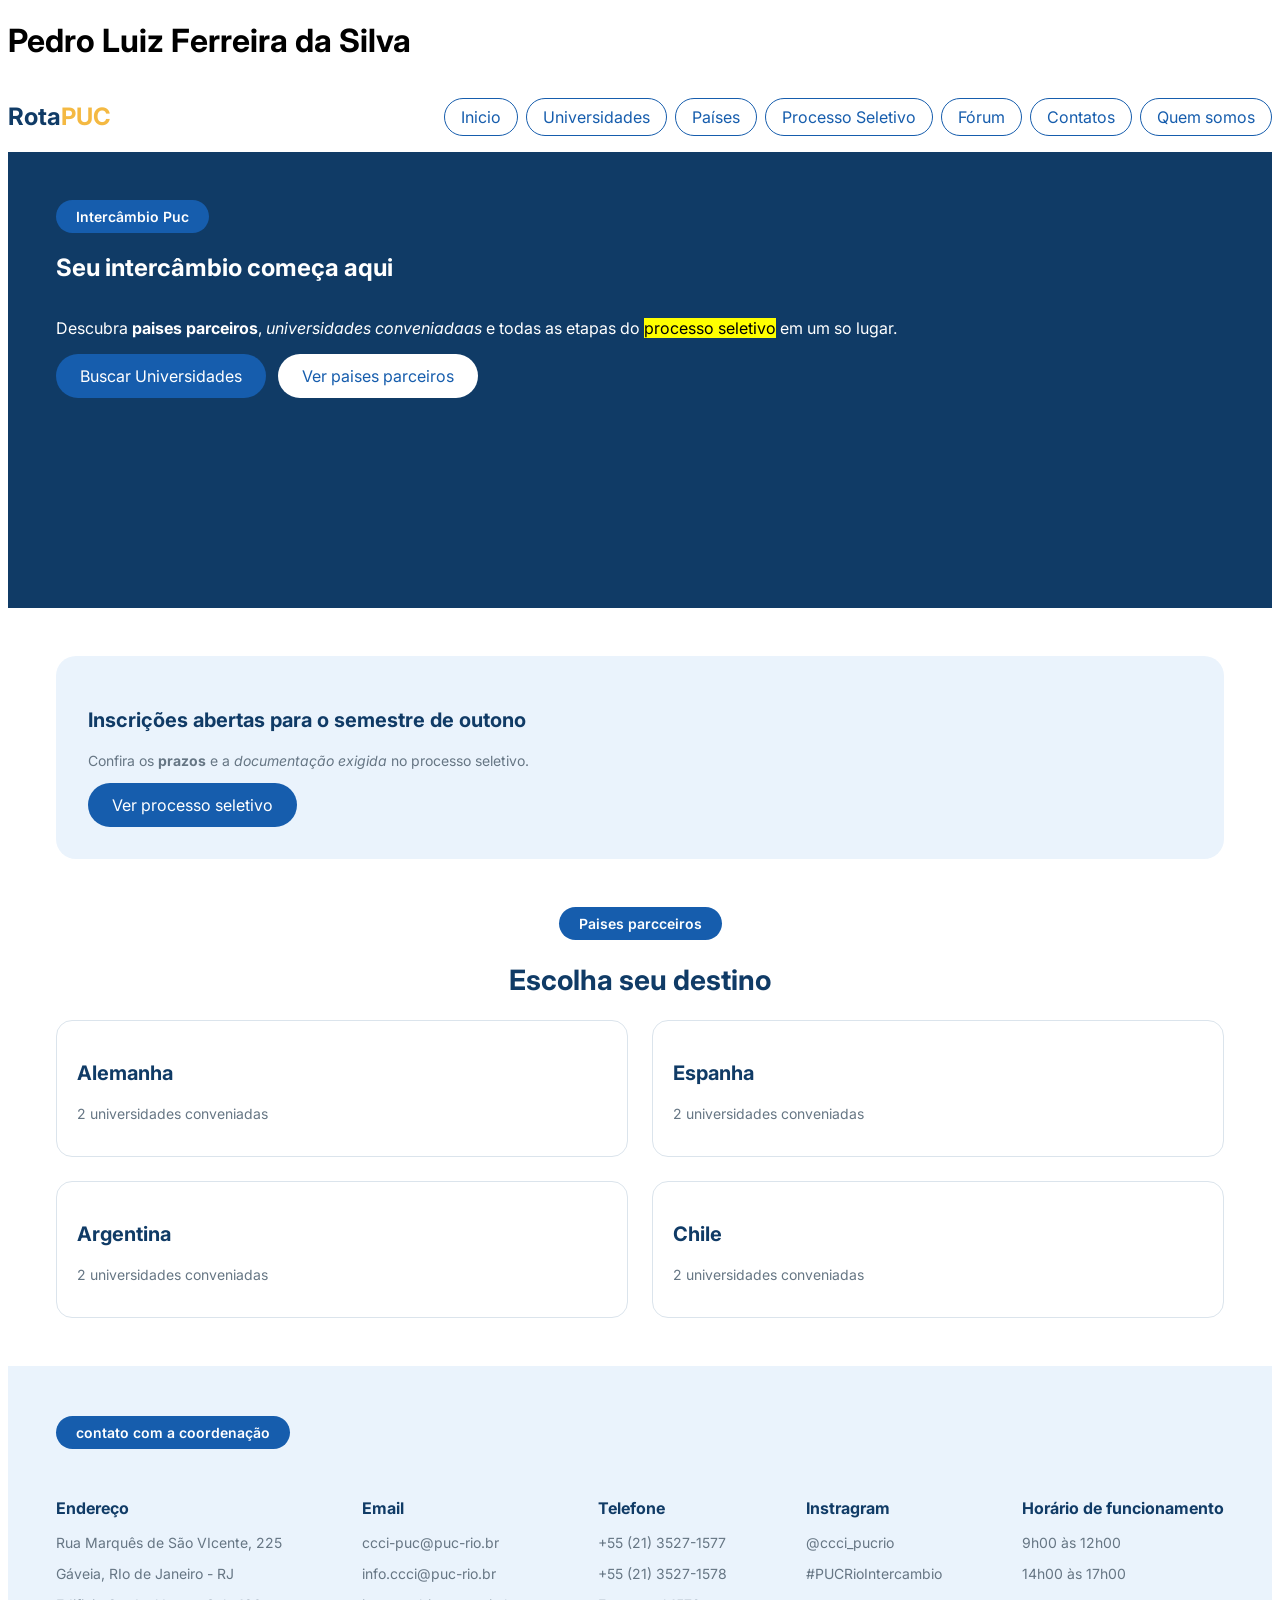
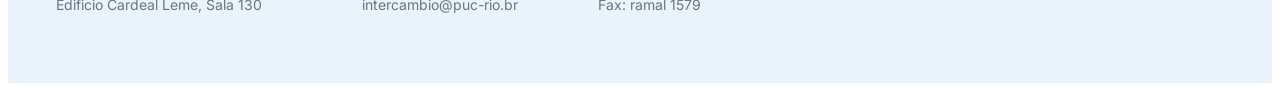
==== Sprint4/templates/Pedro/html-paginas-pedro/index.html @ 80585b9d "meus htmls e css's" ====
<!DOCTYPE html>
<html lang="pt-BR">
<head>
    <meta charset="UTF-8">
    <meta name="viewport" content="width=device-width, initial-scale=1.0">
    <title>RotaPuc-Pagina-Inicial</title>
    <link rel="preconnect" href="https://fonts.googleapis.com">
    <link rel="preconnect" href="https://fonts.gstatic.com" crossorigin>
    <link href="https://fonts.googleapis.com/css2?family=Inter:wght@400;600;700&display=swap" rel="stylesheet">
    <link rel="stylesheet" href="../../../static/css/Pedro/inicio.css">
</head>
<body>
    <h1>Pedro Luiz Ferreira da Silva</h1>
    <header>
        <a href="#" class= 'logo'>
          <!-- <img src="https://drive.google.com/file/d/1YxDBm-TsWUHwISNXYATHCInP9VnZ7vqp/view?usp=sharing" alt="Logo do RotaPUC" width="58">-->
            Rota<span>PUC</span>
        </a>
        <nav>
            <ul>
                 <li><a href="#">Inicio</a></li>
                 <li><a href="#">Universidades</a></li>
                 <li><a href="#">Países</a></li>
                 <li><a href="#">Processo Seletivo</a></li>
                 <li><a href="#">Fórum</a></li>
                 <li><a href="#">Contatos</a></li>
                 <li><a href="#">Quem somos</a></li>
            </ul>
        </nav>
    </header>

    <section class=" hero">
        <span class= 'selo'>Intercâmbio Puc</span>
        <h2>
            Seu intercâmbio começa aqui
        </h2>

        <p>
           Descubra <b>paises parceiros</b>,
            <i>universidades conveniadaas</i> e todas as etapas do
            <mark>processo seletivo</mark>
            em um so lugar.
        </p>

        <div class="botoes">
            <a href="#" class='botao-azul'>Buscar Universidades</a>
            <a href="#" class="botao-branco">Ver paises parceiros</a>
        </div>

    </section>

    <section class="banner">
        <h3>
            Inscrições abertas para o semestre de outono
        </h3>

        <p>
            Confira os <strong>prazos</strong> e a <em>documentação exigida</em> no processo seletivo.
        </p>

        <a href="#" class='botao-azul'>Ver processo seletivo</a>
    </section>

    <section class="paises">
        <div class="centro">
            <span class="selo">Paises parcceiros</span>
            <h2 class="titulo-paises">Escolha seu destino</h2>
        </div>
         <div class="cards">
            <a class="card" href=#>
                <div class="card-texto">
                    <h3>Alemanha</h3>
                    <p>2 universidades conveniadas</p>
                </div>
            </a>
            <a class="card" href=#>
                <div class="card-texto">
                    <h3>Espanha</h3>
                    <p>2 universidades conveniadas</p>
                </div>
            </a>
            <a class="card" href=#>
                <div class="card-texto">
                    <h3>Argentina</h3>
                    <p>2 universidades conveniadas</p>
                </div>
            </a>
            <a class="card" href=#>
                <div class="card-texto">
                    <h3>Chile</h3>
                    <p>2 universidades conveniadas</p>
                </div>
            </a>
         </div>
    </section>

   <footer class="rodape">

    <span class="selo">contato com a coordenação</span>

    <div class="contatos">
        <div>
            <h3>Endereço</h3>
            <p>Rua Marquês de São VIcente, 225</p>
            <p>Gáveia, RIo de Janeiro - RJ</p>
            <p>Edificio Cardeal Leme, Sala 130</p>
        </div>

        <div>
            <h3>Email</h3>
            <p>ccci-puc@puc-rio.br</p>
            <p>info.ccci@puc-rio.br</p>
            <p>intercambio@puc-rio.br</p>
        </div>

        <div>
            <h3>Telefone</h3>
            <p>+55 (21) 3527-1577</p>
            <p>+55 (21) 3527-1578</p>
            <p>Fax: ramal 1579</p>
        </div>

        <div>
            <h3>Instragram</h3>
            <p>@ccci_pucrio</p>
            <p>#PUCRioIntercambio</p>
        </div>

        <div>
            <h3>Horário de funcionamento</h3>
            <p>9h00 às 12h00</p>
            <p>14h00 às 17h00</p>
        </div>
    </div>
</footer>
---- Sprint4/static/css/Pedro/inicio.css ----
body {
       background-color: #ffffff;
       font-family: 'Inter', sans-serif;
   }

header {
    display: flex;
    justify-content: space-between;
    align-items: center;
}

ul {
    list-style: none;
    display: flex;
    gap: 8px;
}

nav a{
    display:inline-block;
    padding:8px 16px;
    border:1px solid #165dad;
    border-radius:999px;
    color:#165dad;
    text-decoration:none;
}

.logo {
    font-size: 24px;
    font-weight: 700;
    color:#103b66;
    text-decoration:none;
}

.logo span{
    color :#f4b942;
}

.hero {
    background-color: #103b66;
    color:#ffffff;
    padding:48px;
    display:flex;
    flex-direction: column;
    align-items: flex-start;
    background-image: linear-gradient(rgba(16,59,102,0.55)),rgba(16,59,102,0.55),url(hero.jpg);
    background-size: cover;
    background-position: center;
    min-height: 360px;
}

.selo{
    background-color: #165dad;
    color:#ffffff;
    padding: 8px 20px;
    border-radius: 999px;
    font-size: 14px;
    font-weight: 600;
}

.botoes{
    display: flex;
    gap:12px;
}

.botao-azul {
    display:inline-block;
    padding:12px 24px;
    border-radius:999px;
    text-decoration:none;
    background-color:#165dad;
    color:#ffffff; 
}

.botao-branco{
    display:inline-block;
    padding:12px 24px;
    border-radius:999px;
    text-decoration:none;
    background-color: #ffffff;
    color: #165dad;
}

.banner{
    background-color: #eaf3fc;
    padding: 32px;
    border-radius: 20px;
    margin:48px;
}

.banner h3{
    color:#103b66;
    font-size: 20px;
}

.banner p{
    color:#667684;
    font-size: 14px;
}

.rodape{
    background-color: #eaf3fc;
    padding: 56px 48px;
}

.contatos{
    display:flex;
    justify-content: space-between;
    margin-top: 40px;
}

.contatos h3{
    color:#103b66;
    font-size: 16px;
}

.contatos p{
    color: #667684;
    font-size: 14px;
}

.paises{
    padding: 0 48px 48px 48px;
}

.centro{
    display: flex;
    flex-direction: column;
    align-items: center;
}

.titulo-paises{
    color:#103b66;
    font-size: 28px;
}

.cards{
    display: flex;
    flex-wrap: wrap;
    gap: 24px;
}

.card{
    box-sizing: border-box;
    width: calc(50% - 12px);
    border:1px solid #dbe4ec;
    border-radius: 16px;
    overflow:hidden;
    text-decoration: none;
}

.card-texto{
    padding: 20px;
}

.card h3{
    color:#103b66;
    font-size: 20px;
}

.card-texto p{
     color:#667684;
     font-size: 14px;
}
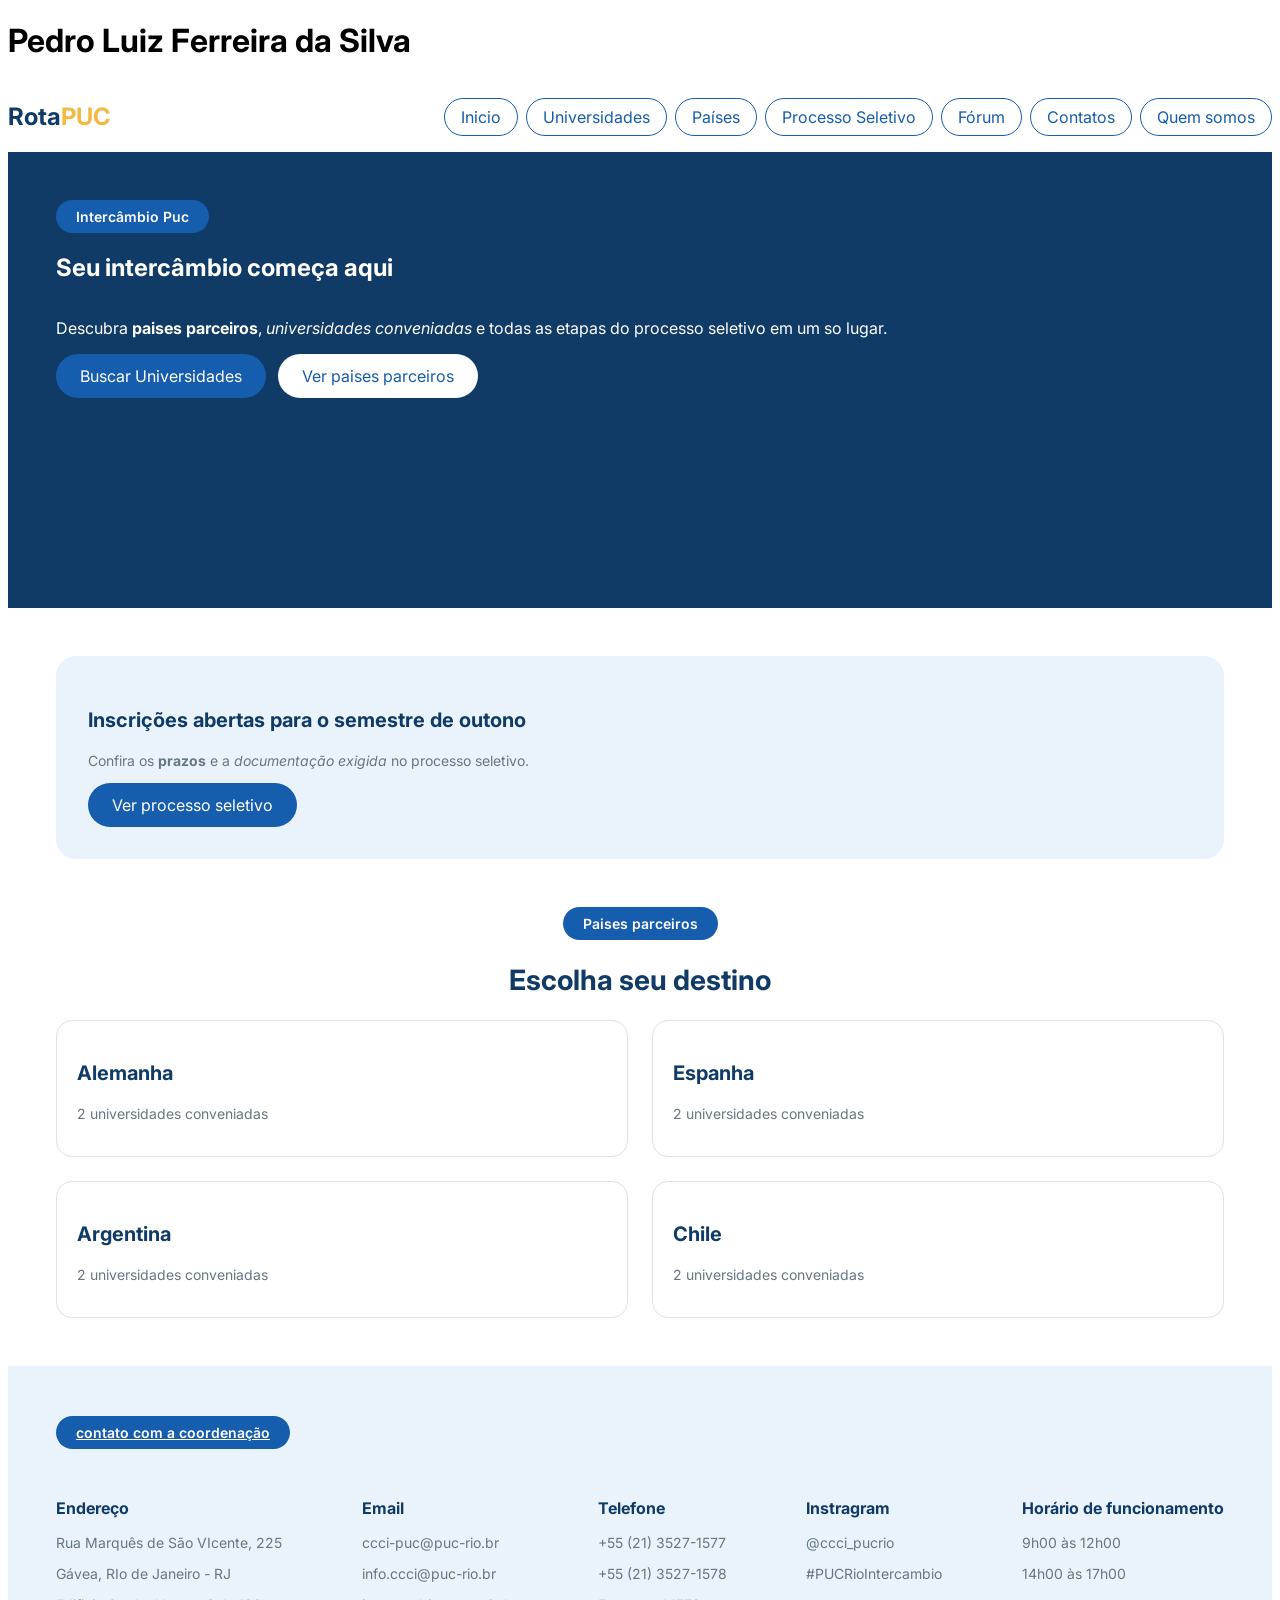
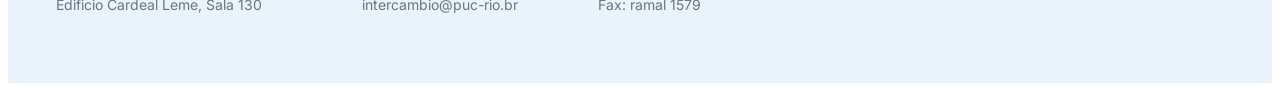
==== commit d85296c3: "Fiz edições e juntei as telas" ====
--- a/Sprint4/templates/Pedro/html-paginas-pedro/index.html
+++ b/Sprint4/templates/Pedro/html-paginas-pedro/index.html
@@ -19,11 +19,11 @@
         <nav>
             <ul>
                  <li><a href="#">Inicio</a></li>
-                 <li><a href="#">Universidades</a></li>
+                 <li><a href="index2.html">Universidades</a></li>
                  <li><a href="#">Países</a></li>
                  <li><a href="#">Processo Seletivo</a></li>
                  <li><a href="#">Fórum</a></li>
-                 <li><a href="#">Contatos</a></li>
+                 <li><a href="../../Daniel/html-paginas-daniel/contatos.html">Contatos</a></li>
                  <li><a href="#">Quem somos</a></li>
             </ul>
         </nav>
@@ -37,13 +37,13 @@
 
         <p>
            Descubra <b>paises parceiros</b>,
-            <i>universidades conveniadaas</i> e todas as etapas do
+            <i>universidades conveniadas</i> e todas as etapas do
             <mark>processo seletivo</mark>
             em um so lugar.
         </p>
 
         <div class="botoes">
-            <a href="#" class='botao-azul'>Buscar Universidades</a>
+            <a href="index2.html" class='botao-azul'>Buscar Universidades</a>
             <a href="#" class="botao-branco">Ver paises parceiros</a>
         </div>
 
@@ -63,7 +63,7 @@
 
     <section class="paises">
         <div class="centro">
-            <span class="selo">Paises parcceiros</span>
+            <span class="selo">Paises parceiros</span>
             <h2 class="titulo-paises">Escolha seu destino</h2>
         </div>
          <div class="cards">
@@ -96,13 +96,13 @@
 
    <footer class="rodape">
 
-    <span class="selo">contato com a coordenação</span>
+   <a class="selo" href="../../Daniel/html-paginas-daniel/contatos.html">contato com a coordenação</a>
 
     <div class="contatos">
         <div>
             <h3>Endereço</h3>
             <p>Rua Marquês de São VIcente, 225</p>
-            <p>Gáveia, RIo de Janeiro - RJ</p>
+            <p>Gávea, RIo de Janeiro - RJ</p>
             <p>Edificio Cardeal Leme, Sala 130</p>
         </div>
 
--- a/Sprint4/static/css/Pedro/inicio.css
+++ b/Sprint4/static/css/Pedro/inicio.css
@@ -160,4 +160,9 @@
 .card-texto p{
      color:#667684;
      font-size: 14px;
+}
+
+mark {
+    background-color: transparent;
+    color: inherit;
 }
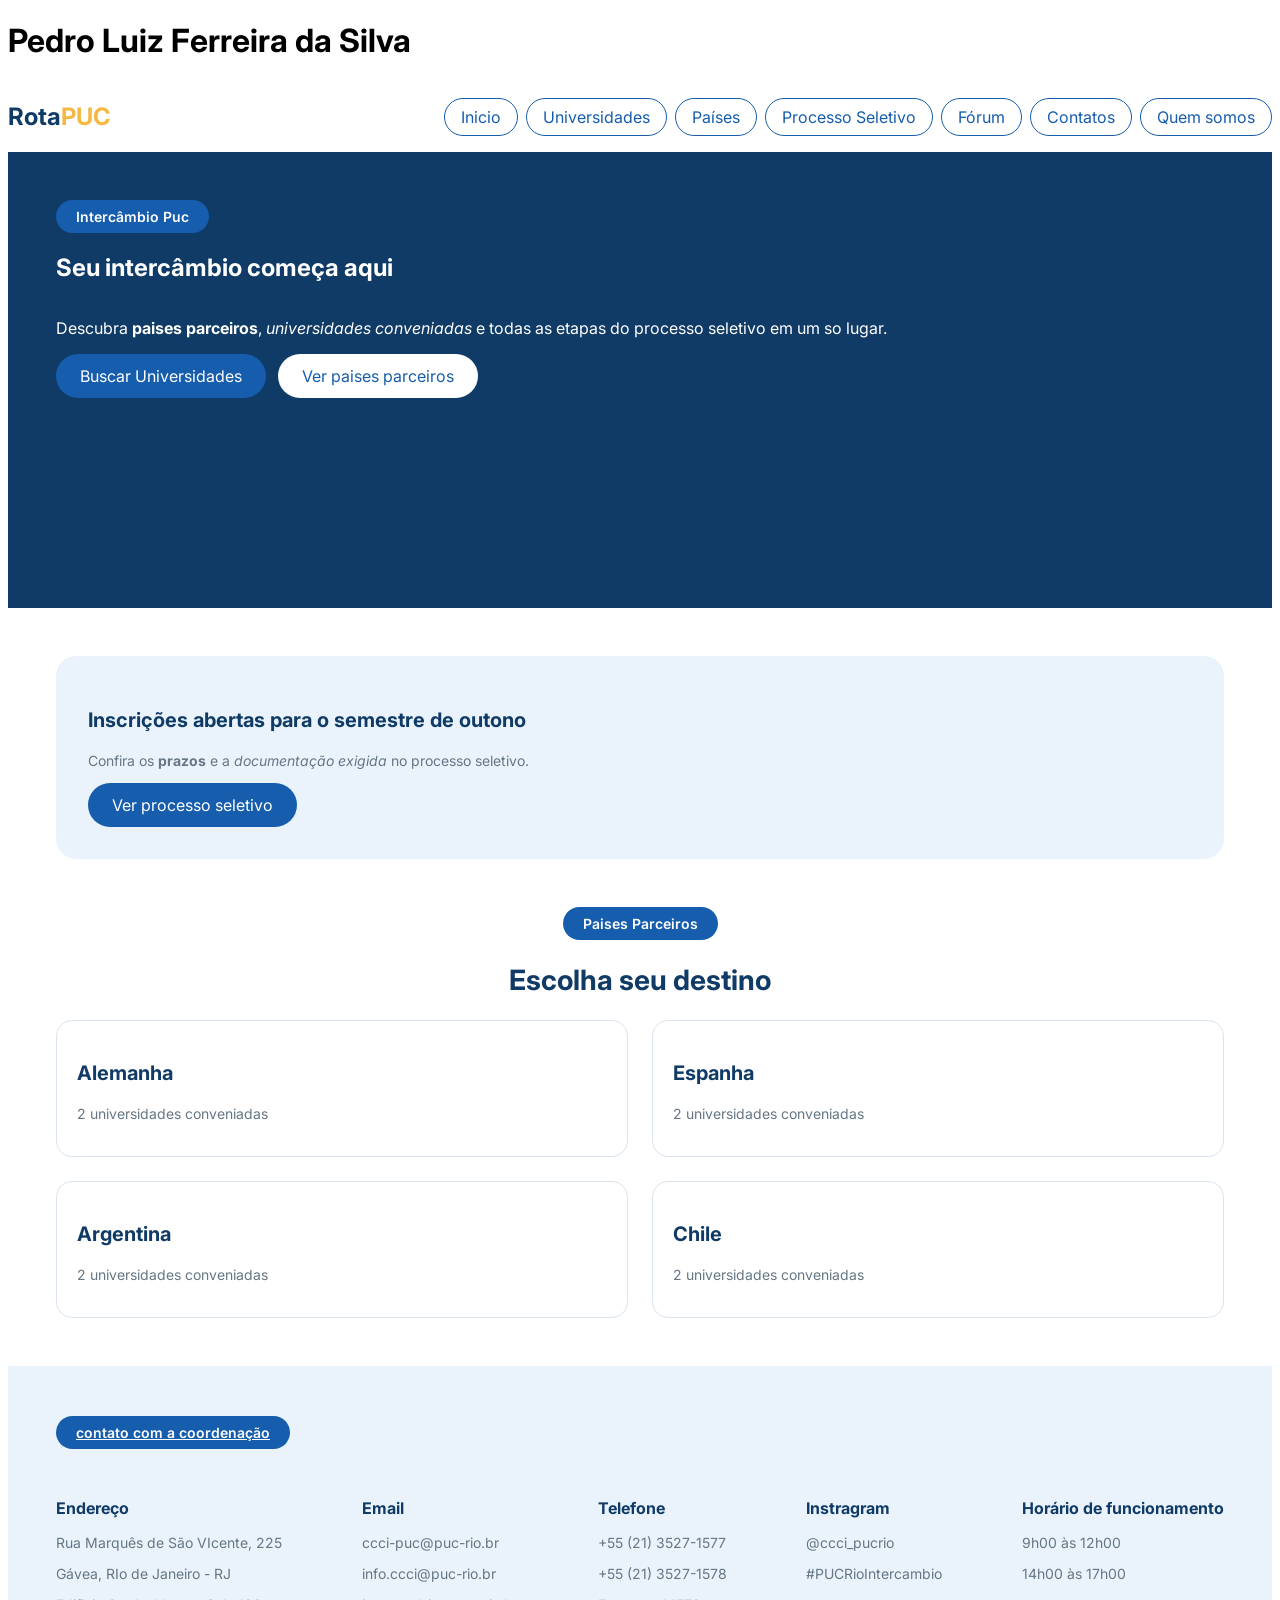
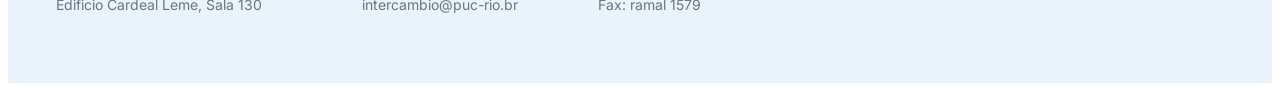
==== commit 4cdba384: "Correção de detalhes de texto" ====
--- a/Sprint4/templates/Pedro/html-paginas-pedro/index.html
+++ b/Sprint4/templates/Pedro/html-paginas-pedro/index.html
@@ -63,7 +63,7 @@
 
     <section class="paises">
         <div class="centro">
-            <span class="selo">Paises parceiros</span>
+            <span class="selo">Paises Parceiros</span>
             <h2 class="titulo-paises">Escolha seu destino</h2>
         </div>
          <div class="cards">
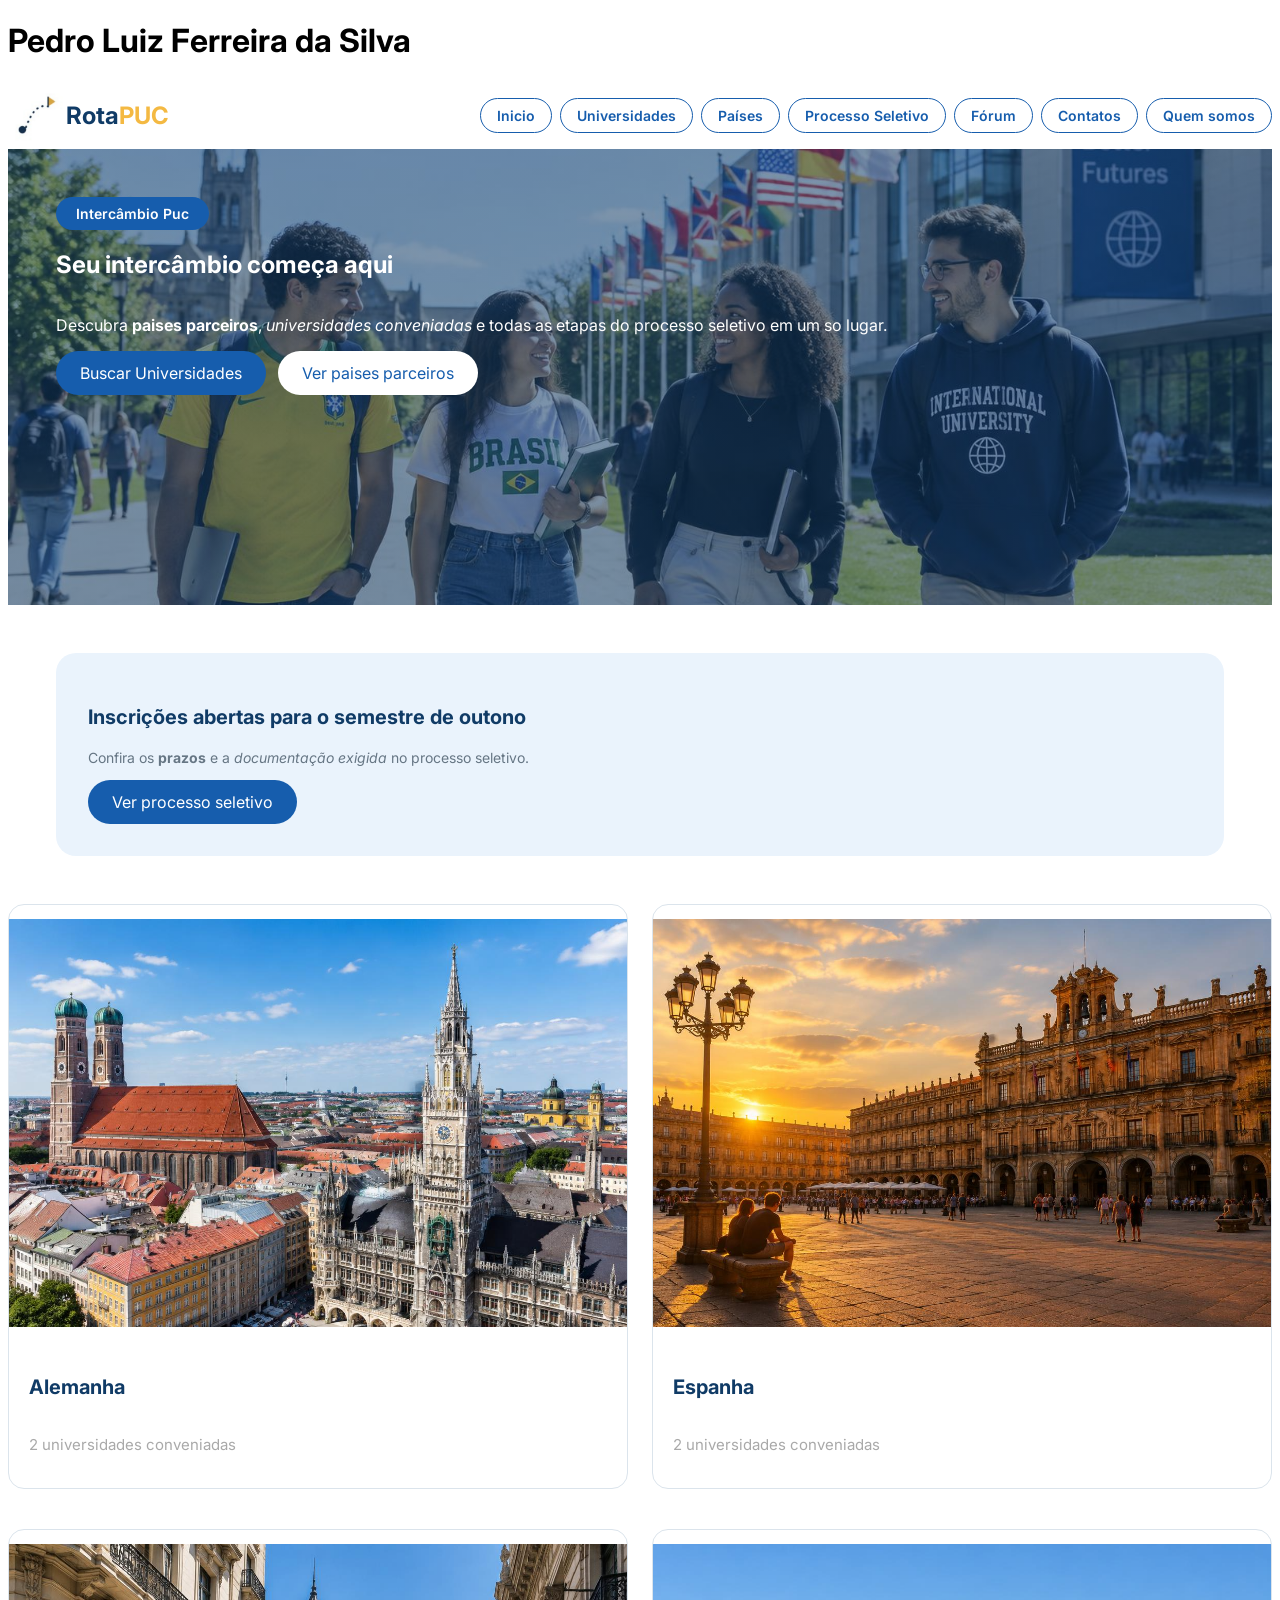
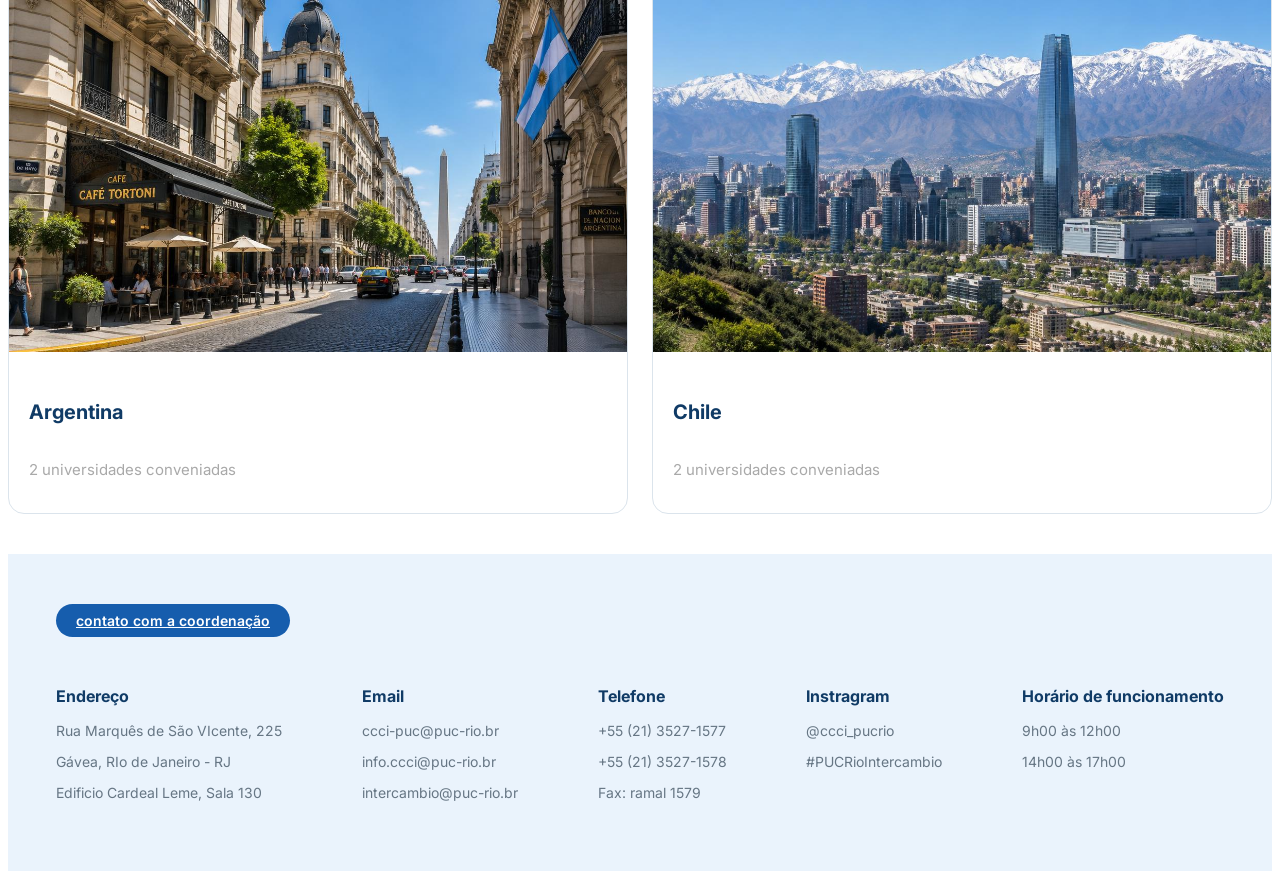
==== commit c60aa52b: "Adicionei imagens e atualizei tela" ====
--- a/Sprint4/templates/Pedro/html-paginas-pedro/index.html
+++ b/Sprint4/templates/Pedro/html-paginas-pedro/index.html
@@ -13,14 +13,14 @@
     <h1>Pedro Luiz Ferreira da Silva</h1>
     <header>
         <a href="#" class= 'logo'>
-          <!-- <img src="https://drive.google.com/file/d/1YxDBm-TsWUHwISNXYATHCInP9VnZ7vqp/view?usp=sharing" alt="Logo do RotaPUC" width="58">-->
+          <img src="../../../static/css/Manu/logo.jpg" alt="Logo do RotaPUC" width="58">
             Rota<span>PUC</span>
         </a>
         <nav>
             <ul>
                  <li><a href="#">Inicio</a></li>
                  <li><a href="index2.html">Universidades</a></li>
-                 <li><a href="#">Países</a></li>
+                 <li><a href="../../Manu/html-paginas-manu/paises.html">Países</a></li>
                  <li><a href="#">Processo Seletivo</a></li>
                  <li><a href="#">Fórum</a></li>
                  <li><a href="../../Daniel/html-paginas-daniel/contatos.html">Contatos</a></li>
@@ -44,7 +44,7 @@
 
         <div class="botoes">
             <a href="index2.html" class='botao-azul'>Buscar Universidades</a>
-            <a href="#" class="botao-branco">Ver paises parceiros</a>
+            <a href="../../Manu/html-paginas-manu/paises.html" class="botao-branco">Ver paises parceiros</a>
         </div>
 
     </section>
@@ -61,37 +61,29 @@
         <a href="#" class='botao-azul'>Ver processo seletivo</a>
     </section>
 
-    <section class="paises">
-        <div class="centro">
-            <span class="selo">Paises Parceiros</span>
-            <h2 class="titulo-paises">Escolha seu destino</h2>
+    <section class="continentes">
+        <div class="card-pais">
+            <img src="../../../static/css/Pedro/alemanha.jpg">
+            <h4 class="titulos-paises">Alemanha</h4>
+            <p class="card-texto">2 universidades conveniadas</p>
         </div>
-         <div class="cards">
-            <a class="card" href=#>
-                <div class="card-texto">
-                    <h3>Alemanha</h3>
-                    <p>2 universidades conveniadas</p>
-                </div>
-            </a>
-            <a class="card" href=#>
-                <div class="card-texto">
-                    <h3>Espanha</h3>
-                    <p>2 universidades conveniadas</p>
-                </div>
-            </a>
-            <a class="card" href=#>
-                <div class="card-texto">
-                    <h3>Argentina</h3>
-                    <p>2 universidades conveniadas</p>
-                </div>
-            </a>
-            <a class="card" href=#>
-                <div class="card-texto">
-                    <h3>Chile</h3>
-                    <p>2 universidades conveniadas</p>
-                </div>
-            </a>
-         </div>
+        <div class="card-pais">
+            <img src="../../../static/css/Pedro/espanha.jpg">
+            <h4 class="titulos-paises">Espanha</h4>
+            <p class="card-texto">2 universidades conveniadas</p>
+        </div>
+    </section>
+    <section class="continentes">
+        <div class="card-pais">
+            <img src="../../../static/css/Pedro/argentina.jpg">
+            <h4 class="titulos-paises">Argentina</h4>
+            <p class="card-texto">2 universidades conveniadas</p>
+        </div>
+        <div class="card-pais">
+            <img src="../../../static/css/Pedro/chile.jpg">
+            <h4 class="titulos-paises">Chile</h4>
+            <p class="card-texto">2 universidades conveniadas</p>
+        </div>
     </section>
 
    <footer class="rodape">
--- a/Sprint4/static/css/Pedro/inicio.css
+++ b/Sprint4/static/css/Pedro/inicio.css
@@ -22,6 +22,8 @@
     border-radius:999px;
     color:#165dad;
     text-decoration:none;
+    font-weight: 600;
+    font-size: 14px;
 }
 
 .logo {
@@ -29,6 +31,8 @@
     font-weight: 700;
     color:#103b66;
     text-decoration:none;
+    display: flex;       
+    align-items: center;
 }
 
 .logo span{
@@ -42,7 +46,7 @@
     display:flex;
     flex-direction: column;
     align-items: flex-start;
-    background-image: linear-gradient(rgba(16,59,102,0.55)),rgba(16,59,102,0.55),url(hero.jpg);
+    background-image: linear-gradient(rgba(16,59,102,0.55),rgba(16,59,102,0.55)),url(hero.jpg);
     background-size: cover;
     background-position: center;
     min-height: 360px;
@@ -128,38 +132,46 @@
     align-items: center;
 }
 
-.titulo-paises{
-    color:#103b66;
-    font-size: 28px;
+.continentes{
+    display: flex;
+    flex-direction: row;
+    gap: 24px;
+    width: 100%
 }
-
-.cards{
+.card-pais{
     display: flex;
-    flex-wrap: wrap;
-    gap: 24px;
+    flex-direction: column;
+    box-sizing: border-box;
+    border-radius: 16px;
+    border: 1px solid #dbe4ec;
+    width: calc(50% - 12px);
+    justify-content: space-around;
+    overflow: hidden;
+    height: 65vh;
+    margin-bottom: 40px;
 }
-
-.card{
-    box-sizing: border-box;
-    width: calc(50% - 12px);
-    border:1px solid #dbe4ec;
-    border-radius: 16px;
-    overflow:hidden;
-    text-decoration: none;
+.card-pais > * {
+    margin-top: 0;
+    margin-bottom: 0;
 }
-
+.titulos-paises{
+    font-size: 20px;
+    margin-left: 20px;
+    margin-top: 20px;
+    margin-bottom: 7px;
+    color: #103b66;
+}
+.card-pais img{
+    display: block;
+    object-fit: cover;
+    width: 100%;
+    height: 70%;
+}
 .card-texto{
-    padding: 20px;
-}
-
-.card h3{
-    color:#103b66;
-    font-size: 20px;
-}
-
-.card-texto p{
-     color:#667684;
-     font-size: 14px;
+    font-size: 15px;
+    margin-left: 20px;
+    margin-bottom: 20px;
+    color: darkgrey;
 }
 
 mark {
